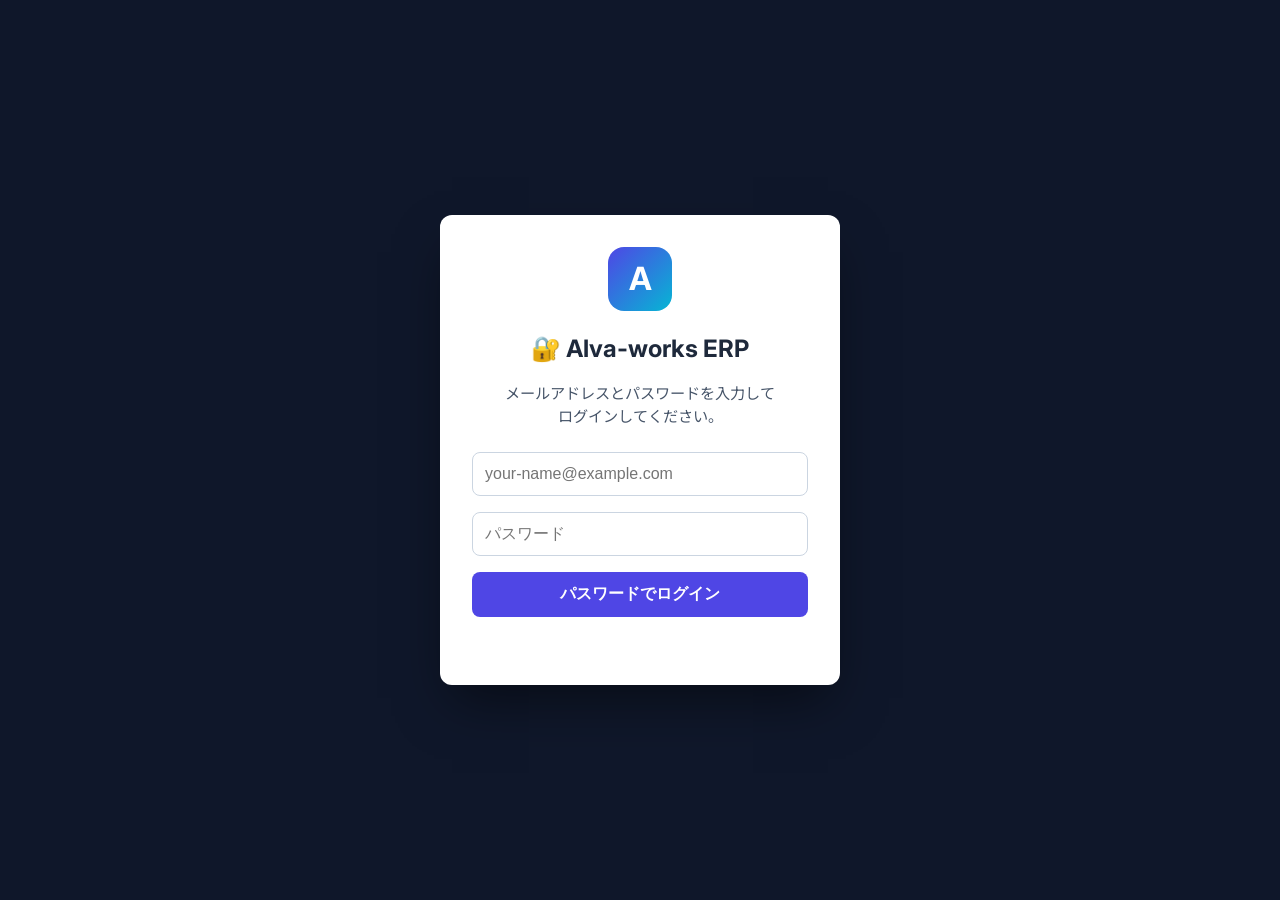
==== open.html @ 2f565944 "fix(mobile): remove manual sync buttons and update deploy badge to v2026.11.09-pull-to-refresh-clean" ====
<!DOCTYPE html>
<html lang="ja">

<head>
  <meta charset="UTF-8">
  <meta name="viewport" content="width=device-width, initial-scale=1.0, maximum-scale=1.0, user-scalable=no">
  <title>Alva ERP</title>

  <!-- iOS / iPhone ホーム画面ショートカット・PWA設定 -->
  <meta name="apple-mobile-web-app-capable" content="yes">
  <meta name="apple-mobile-web-app-status-bar-style" content="black-translucent">
  <meta name="apple-mobile-web-app-title" content="Alva ERP">
  <link rel="apple-touch-icon" href="apple-touch-icon.png">
  <link rel="apple-touch-icon-precomposed" href="apple-touch-icon.png">
  <link rel="icon" type="image/png" href="apple-touch-icon.png">

  <!-- 100% 強制キャッシュ無効化 -->
  <meta http-equiv="Cache-Control" content="no-cache, no-store, must-revalidate">
  <meta http-equiv="Pragma" content="no-cache">
  <meta http-equiv="Expires" content="0">

  <style>
    * {
      box-sizing: border-box;
      margin: 0;
      padding: 0;
    }

    body {
      background: #0f172a;
      color: #ffffff;
      font-family: -apple-system, BlinkMacSystemFont, "Segoe UI", Roboto, sans-serif;
      display: flex;
      flex-direction: column;
      align-items: center;
      justify-content: center;
      height: 100vh;
      text-align: center;
      padding: 24px;
      user-select: none;
      -webkit-user-select: none;
    }

    .logo-container {
      width: 76px;
      height: 76px;
      border-radius: 20px;
      background: linear-gradient(135deg, #4f46e5, #06b6d4);
      display: flex;
      align-items: center;
      justify-content: center;
      font-size: 2.2rem;
      font-weight: 800;
      color: #ffffff;
      box-shadow: 0 12px 28px rgba(79, 70, 229, 0.45);
      margin-bottom: 24px;
      animation: pulse 1.6s ease-in-out infinite;
    }

    @keyframes pulse {
      0%, 100% {
        transform: scale(1);
        opacity: 1;
      }
      50% {
        transform: scale(1.05);
        opacity: 0.92;
      }
    }

    .spinner {
      width: 32px;
      height: 32px;
      border: 3px solid rgba(255, 255, 255, 0.15);
      border-top-color: #38bdf8;
      border-radius: 50%;
      animation: spin 0.7s linear infinite;
      margin-bottom: 18px;
    }

    @keyframes spin {
      to {
        transform: rotate(360deg);
      }
    }

    h1 {
      font-size: 1.15rem;
      font-weight: 700;
      letter-spacing: 0.5px;
      margin-bottom: 6px;
    }

    p {
      font-size: 0.825rem;
      color: #94a3b8;
    }
  </style>
</head>

<body>
  <div class="logo-container">A</div>
  <div class="spinner"></div>
  <h1>Alva ERP を起動中</h1>
  <p>最新のクラウドデータを強制読み込みしています...</p>

  <script>
    (function () {
      try {
        // 現在のクエリパラメータを取得
        const search = new URLSearchParams(window.location.search);

        // 毎回ユニークな現在時刻タイムスタンプ（ミリ秒）を付与（キャッシュ100%完全回避）
        search.set('_t', Date.now());

        // デフォルトでは出退勤・勤怠打刻画面を開く（?view=attendance）
        // ※ポータル画面を開きたい場合は open.html?view=portal
        if (!search.has('view')) {
          search.set('view', 'attendance');
        }

        const destination = 'index.html?' + search.toString();

        // 履歴を汚さず即座に最新ページへ強制ジャンプ
        window.location.replace(destination);
      } catch (err) {
        // フォールバック
        window.location.replace('index.html?view=attendance&_t=' + Date.now());
      }
    })();
  </script>
</body>

</html>
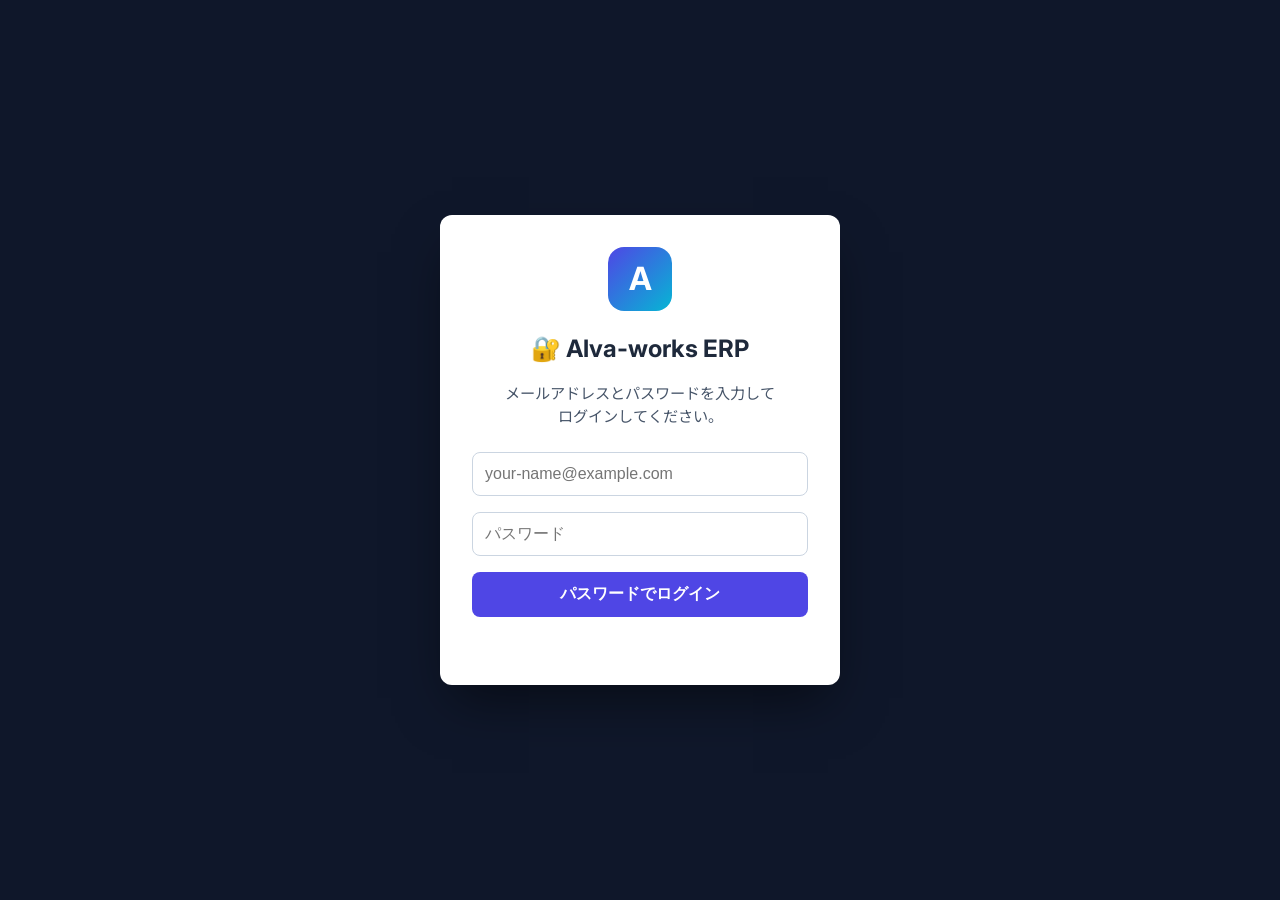
==== commit 0da99b32: "fix(pwa): add mobile-web-app-capable meta tag to resolve chrome deprecation warning" ====
--- a/open.html
+++ b/open.html
@@ -7,6 +7,7 @@
   <title>Alva ERP</title>
 
   <!-- iOS / iPhone ホーム画面ショートカット・PWA設定 -->
+  <meta name="mobile-web-app-capable" content="yes">
   <meta name="apple-mobile-web-app-capable" content="yes">
   <meta name="apple-mobile-web-app-status-bar-style" content="black-translucent">
   <meta name="apple-mobile-web-app-title" content="Alva ERP">
